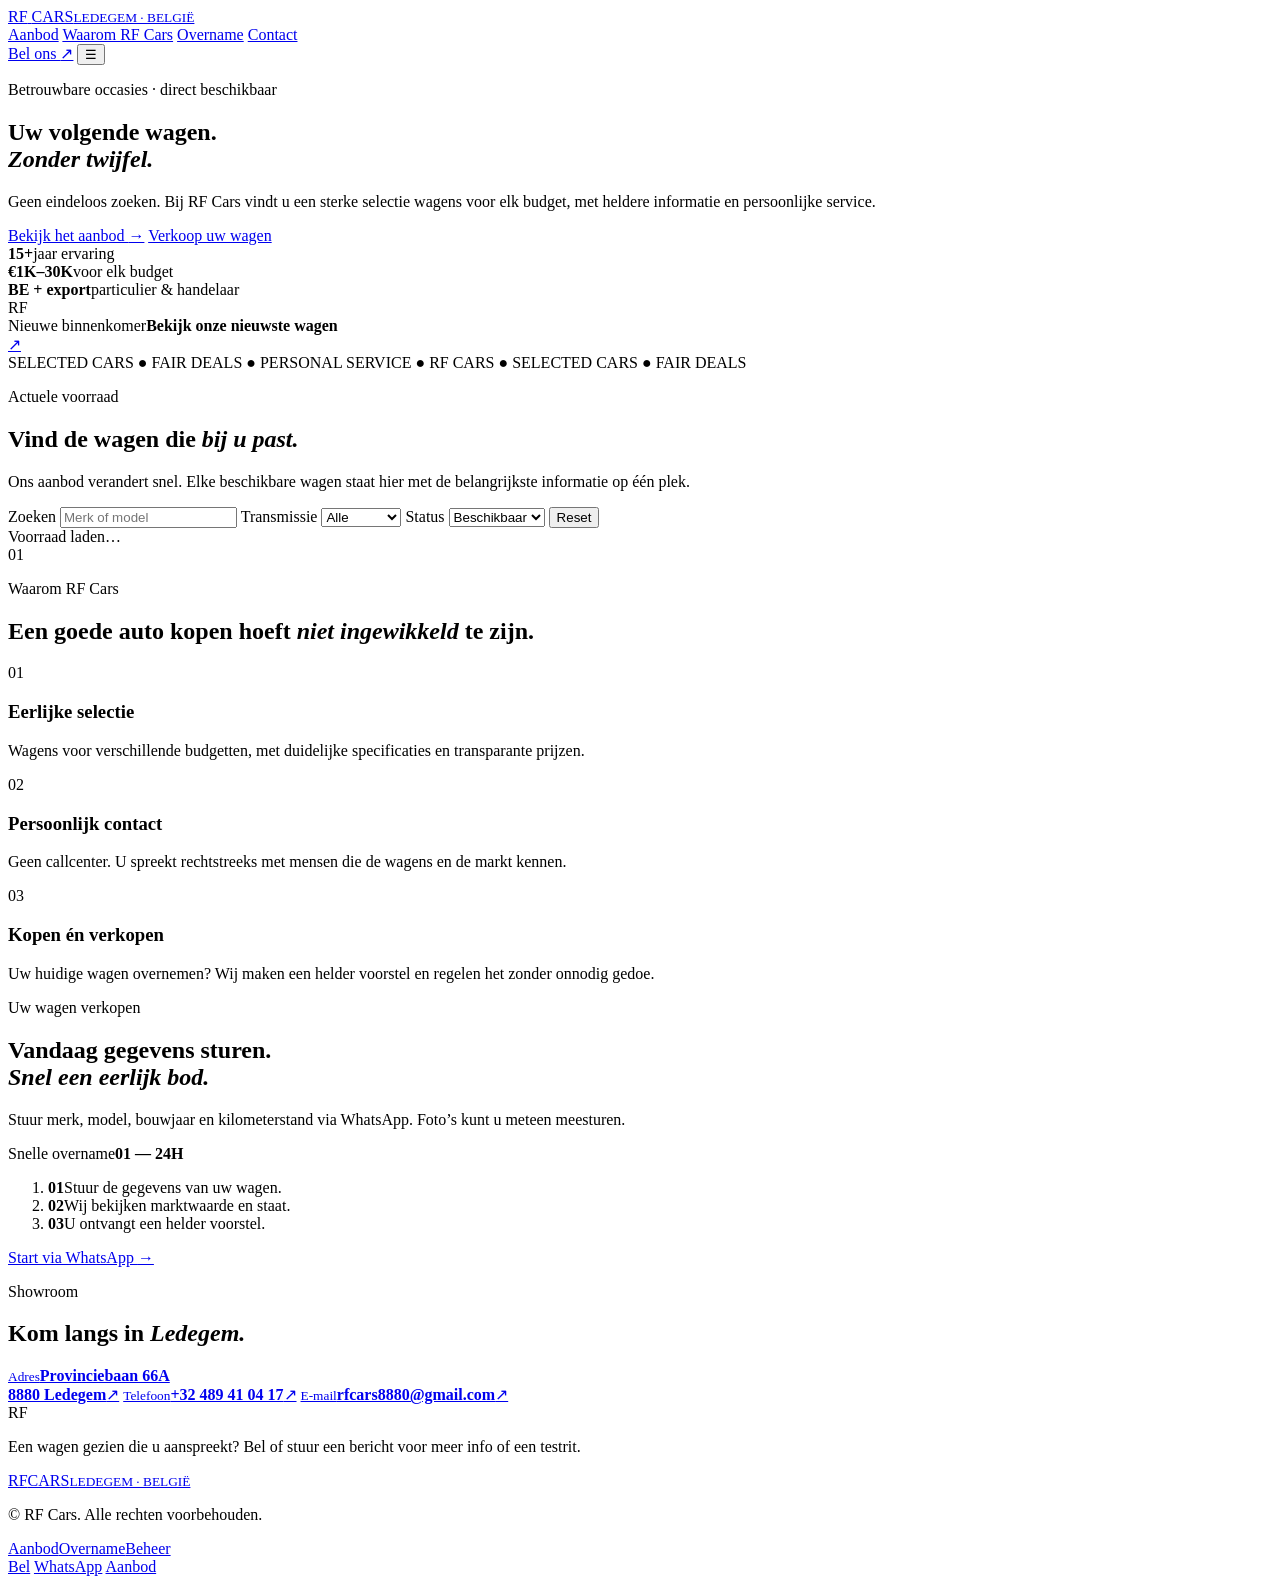
==== index.html @ c6cef9c7 "Build premium RF Cars showroom homepage" ====
<!doctype html>
<html lang="nl">
<head>
  <meta charset="utf-8" />
  <meta name="viewport" content="width=device-width, initial-scale=1" />
  <meta name="theme-color" content="#111111" />
  <meta name="description" content="RF Cars in Ledegem — zorgvuldig geselecteerde tweedehandswagens, transparante service en snelle overname." />
  <title>RF Cars | Tweedehandswagens in Ledegem</title>
  <link rel="preconnect" href="https://fonts.googleapis.com">
  <link rel="preconnect" href="https://fonts.gstatic.com" crossorigin>
  <link href="https://fonts.googleapis.com/css2?family=Manrope:wght@400;500;600;700;800&family=Playfair+Display:ital,wght@1,700&display=swap" rel="stylesheet">
  <link rel="stylesheet" href="/assets/styles.css" />
</head>
<body data-page="home">
  <header class="site-header" id="top">
    <a class="brand" href="/" aria-label="RF Cars home">
      <span class="brand-mark">RF</span>
      <span class="brand-copy">CARS<small>LEDEGEM · BELGIË</small></span>
    </a>
    <nav class="desktop-nav" aria-label="Hoofdnavigatie">
      <a href="#aanbod">Aanbod</a>
      <a href="#waarom">Waarom RF Cars</a>
      <a href="#overname">Overname</a>
      <a href="#contact">Contact</a>
    </nav>
    <a class="header-cta" href="tel:+32489410417">Bel ons <span>↗</span></a>
    <button class="menu-button" aria-label="Menu openen" aria-expanded="false">☰</button>
  </header>

  <main>
    <section class="hero shell">
      <div class="hero-copy">
        <p class="eyebrow"><span></span> Betrouwbare occasies · direct beschikbaar</p>
        <h1>Uw volgende wagen.<br><em>Zonder twijfel.</em></h1>
        <p class="hero-intro">Geen eindeloos zoeken. Bij RF Cars vindt u een sterke selectie wagens voor elk budget, met heldere informatie en persoonlijke service.</p>
        <div class="hero-actions">
          <a class="btn btn-dark" href="#aanbod">Bekijk het aanbod <span>→</span></a>
          <a class="btn btn-ghost" href="#overname">Verkoop uw wagen</a>
        </div>
        <div class="hero-trust">
          <div><strong>15+</strong><span>jaar ervaring</span></div>
          <div><strong>€1K–30K</strong><span>voor elk budget</span></div>
          <div><strong>BE + export</strong><span>particulier & handelaar</span></div>
        </div>
      </div>

      <div class="hero-visual" id="heroCar">
        <div class="hero-photo placeholder-photo"><span>RF</span></div>
        <div class="hero-car-meta">
          <div><span>Nieuwe binnenkomer</span><strong>Bekijk onze nieuwste wagen</strong></div>
          <a href="#aanbod" aria-label="Bekijk nieuwste wagen">↗</a>
        </div>
      </div>
    </section>

    <section class="marquee" aria-hidden="true">
      <div>SELECTED CARS <span>●</span> FAIR DEALS <span>●</span> PERSONAL SERVICE <span>●</span> RF CARS <span>●</span> SELECTED CARS <span>●</span> FAIR DEALS</div>
    </section>

    <section class="inventory-section shell" id="aanbod">
      <div class="section-head">
        <div>
          <p class="eyebrow"><span></span> Actuele voorraad</p>
          <h2>Vind de wagen die <em>bij u past.</em></h2>
        </div>
        <p>Ons aanbod verandert snel. Elke beschikbare wagen staat hier met de belangrijkste informatie op één plek.</p>
      </div>

      <div class="filter-bar">
        <label>
          <span>Zoeken</span>
          <input id="searchCars" type="search" placeholder="Merk of model" />
        </label>
        <label>
          <span>Transmissie</span>
          <select id="filterTransmission">
            <option value="">Alle</option>
            <option value="Automaat">Automaat</option>
            <option value="Manueel">Manueel</option>
          </select>
        </label>
        <label>
          <span>Status</span>
          <select id="filterStatus">
            <option value="available">Beschikbaar</option>
            <option value="">Alles</option>
            <option value="sold">Verkocht</option>
          </select>
        </label>
        <button class="filter-clear" id="clearFilters" type="button">Reset</button>
      </div>

      <div class="inventory-grid" id="inventoryGrid" aria-live="polite">
        <div class="loading-card">Voorraad laden…</div>
      </div>
      <div class="empty-state" id="emptyState" hidden>
        <strong>Geen wagens gevonden.</strong>
        <span>Pas uw filters aan of neem contact met ons op — misschien is uw volgende wagen al onderweg.</span>
      </div>
    </section>

    <section class="statement shell" id="waarom">
      <div class="statement-number">01</div>
      <div>
        <p class="eyebrow"><span></span> Waarom RF Cars</p>
        <h2>Een goede auto kopen hoeft <em>niet ingewikkeld</em> te zijn.</h2>
      </div>
      <div class="statement-list">
        <article><span>01</span><div><h3>Eerlijke selectie</h3><p>Wagens voor verschillende budgetten, met duidelijke specificaties en transparante prijzen.</p></div></article>
        <article><span>02</span><div><h3>Persoonlijk contact</h3><p>Geen callcenter. U spreekt rechtstreeks met mensen die de wagens en de markt kennen.</p></div></article>
        <article><span>03</span><div><h3>Kopen én verkopen</h3><p>Uw huidige wagen overnemen? Wij maken een helder voorstel en regelen het zonder onnodig gedoe.</p></div></article>
      </div>
    </section>

    <section class="sell-section" id="overname">
      <div class="shell sell-layout">
        <div>
          <p class="eyebrow light"><span></span> Uw wagen verkopen</p>
          <h2>Vandaag gegevens sturen.<br><em>Snel een eerlijk bod.</em></h2>
          <p>Stuur merk, model, bouwjaar en kilometerstand via WhatsApp. Foto’s kunt u meteen meesturen.</p>
        </div>
        <div class="sell-card">
          <div class="sell-card-top"><span>Snelle overname</span><strong>01 — 24H</strong></div>
          <ol>
            <li><b>01</b><span>Stuur de gegevens van uw wagen.</span></li>
            <li><b>02</b><span>Wij bekijken marktwaarde en staat.</span></li>
            <li><b>03</b><span>U ontvangt een helder voorstel.</span></li>
          </ol>
          <a class="btn btn-light" href="https://wa.me/32489410417?text=Hallo%20RF%20Cars%2C%20ik%20wil%20graag%20mijn%20wagen%20verkopen." target="_blank" rel="noopener">Start via WhatsApp <span>→</span></a>
        </div>
      </div>
    </section>

    <section class="contact-section shell" id="contact">
      <div class="contact-card">
        <p class="eyebrow"><span></span> Showroom</p>
        <h2>Kom langs in <em>Ledegem.</em></h2>
        <div class="contact-grid">
          <a href="https://maps.google.com/?q=Provinciebaan+66A,+8880+Ledegem" target="_blank" rel="noopener"><small>Adres</small><strong>Provinciebaan 66A<br>8880 Ledegem</strong><span>↗</span></a>
          <a href="tel:+32489410417"><small>Telefoon</small><strong>+32 489 41 04 17</strong><span>↗</span></a>
          <a href="mailto:rfcars8880@gmail.com"><small>E-mail</small><strong>rfcars8880@gmail.com</strong><span>↗</span></a>
        </div>
      </div>
      <div class="contact-aside">
        <span class="rf-giant">RF</span>
        <p>Een wagen gezien die u aanspreekt? Bel of stuur een bericht voor meer info of een testrit.</p>
      </div>
    </section>
  </main>

  <footer class="site-footer">
    <div class="shell footer-inner">
      <a class="brand footer-brand" href="#top"><span class="brand-mark">RF</span><span class="brand-copy">CARS<small>LEDEGEM · BELGIË</small></span></a>
      <p>© <span id="year"></span> RF Cars. Alle rechten voorbehouden.</p>
      <div><a href="#aanbod">Aanbod</a><a href="#overname">Overname</a><a href="/admin">Beheer</a></div>
    </div>
  </footer>

  <div class="mobile-bar">
    <a href="tel:+32489410417">Bel</a>
    <a href="https://wa.me/32489410417" target="_blank" rel="noopener">WhatsApp</a>
    <a href="#aanbod">Aanbod</a>
  </div>

  <script src="/assets/app.js" defer></script>
</body>
</html>
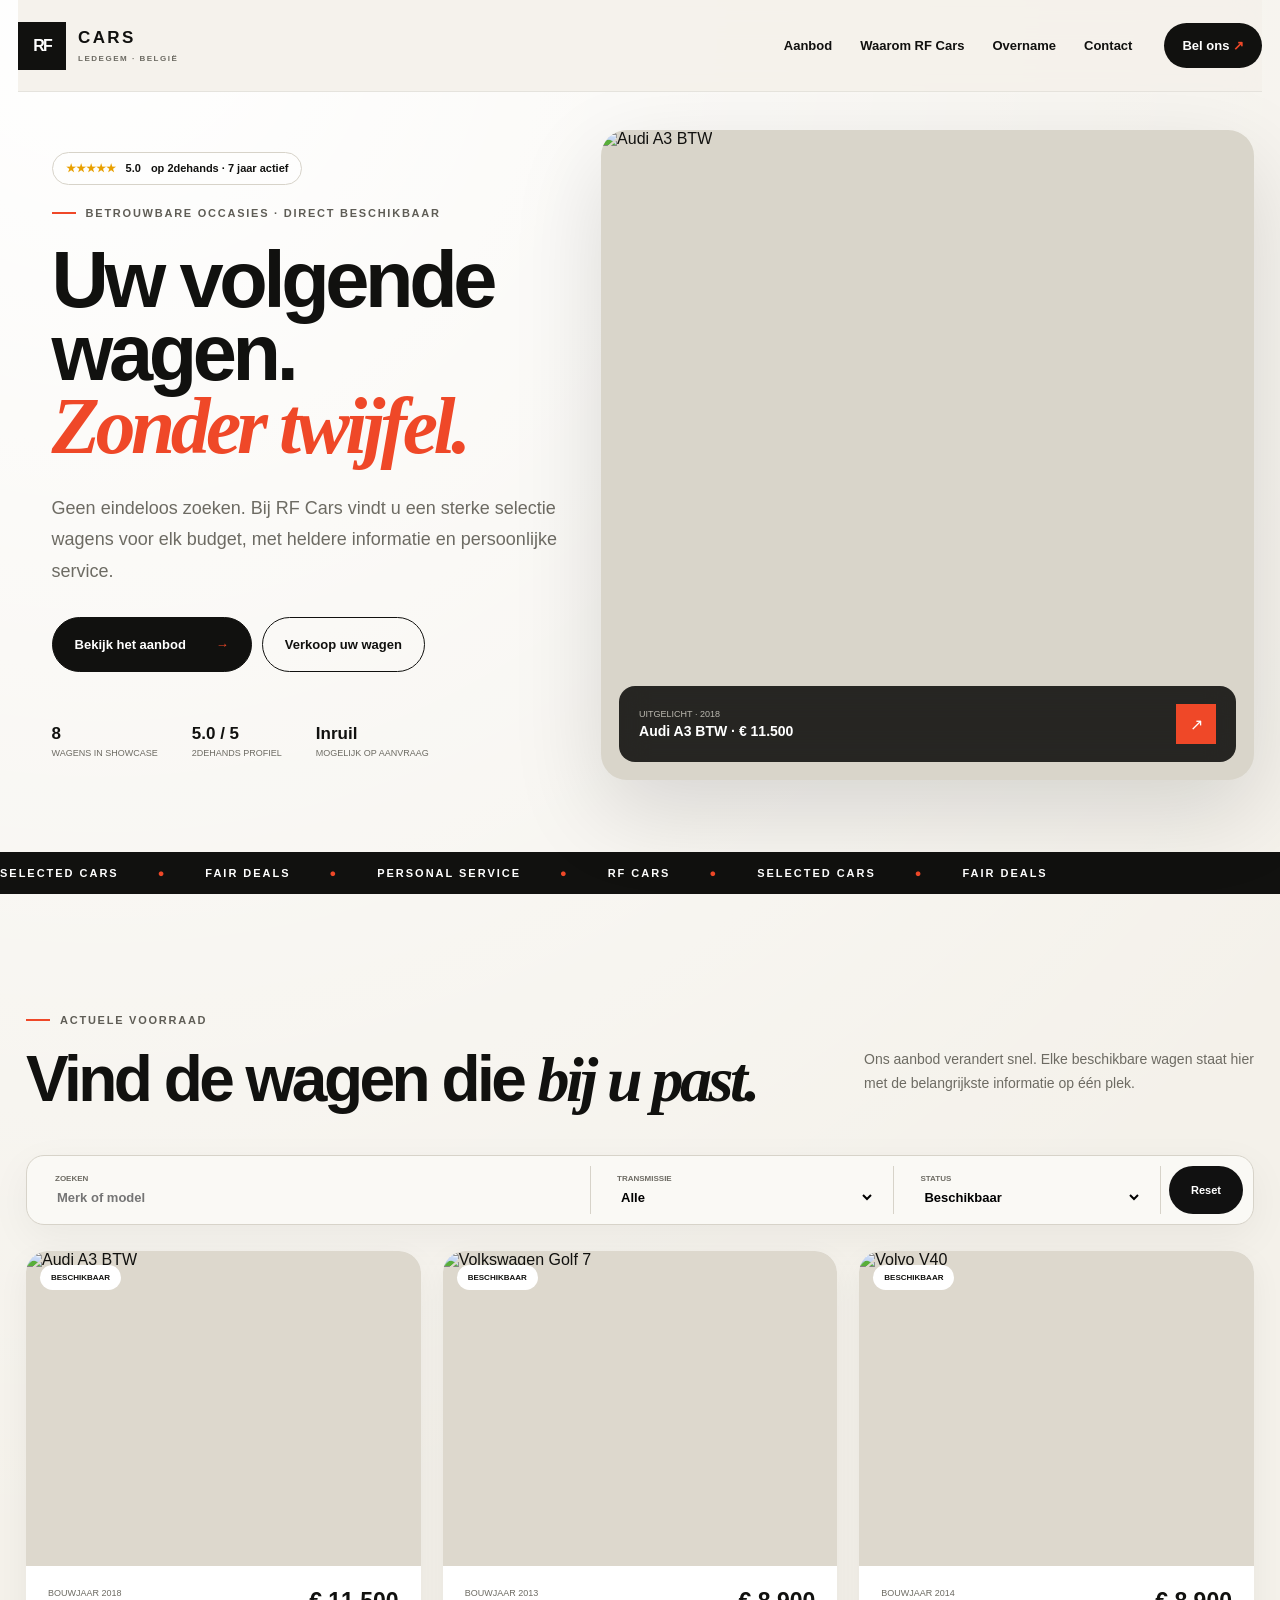
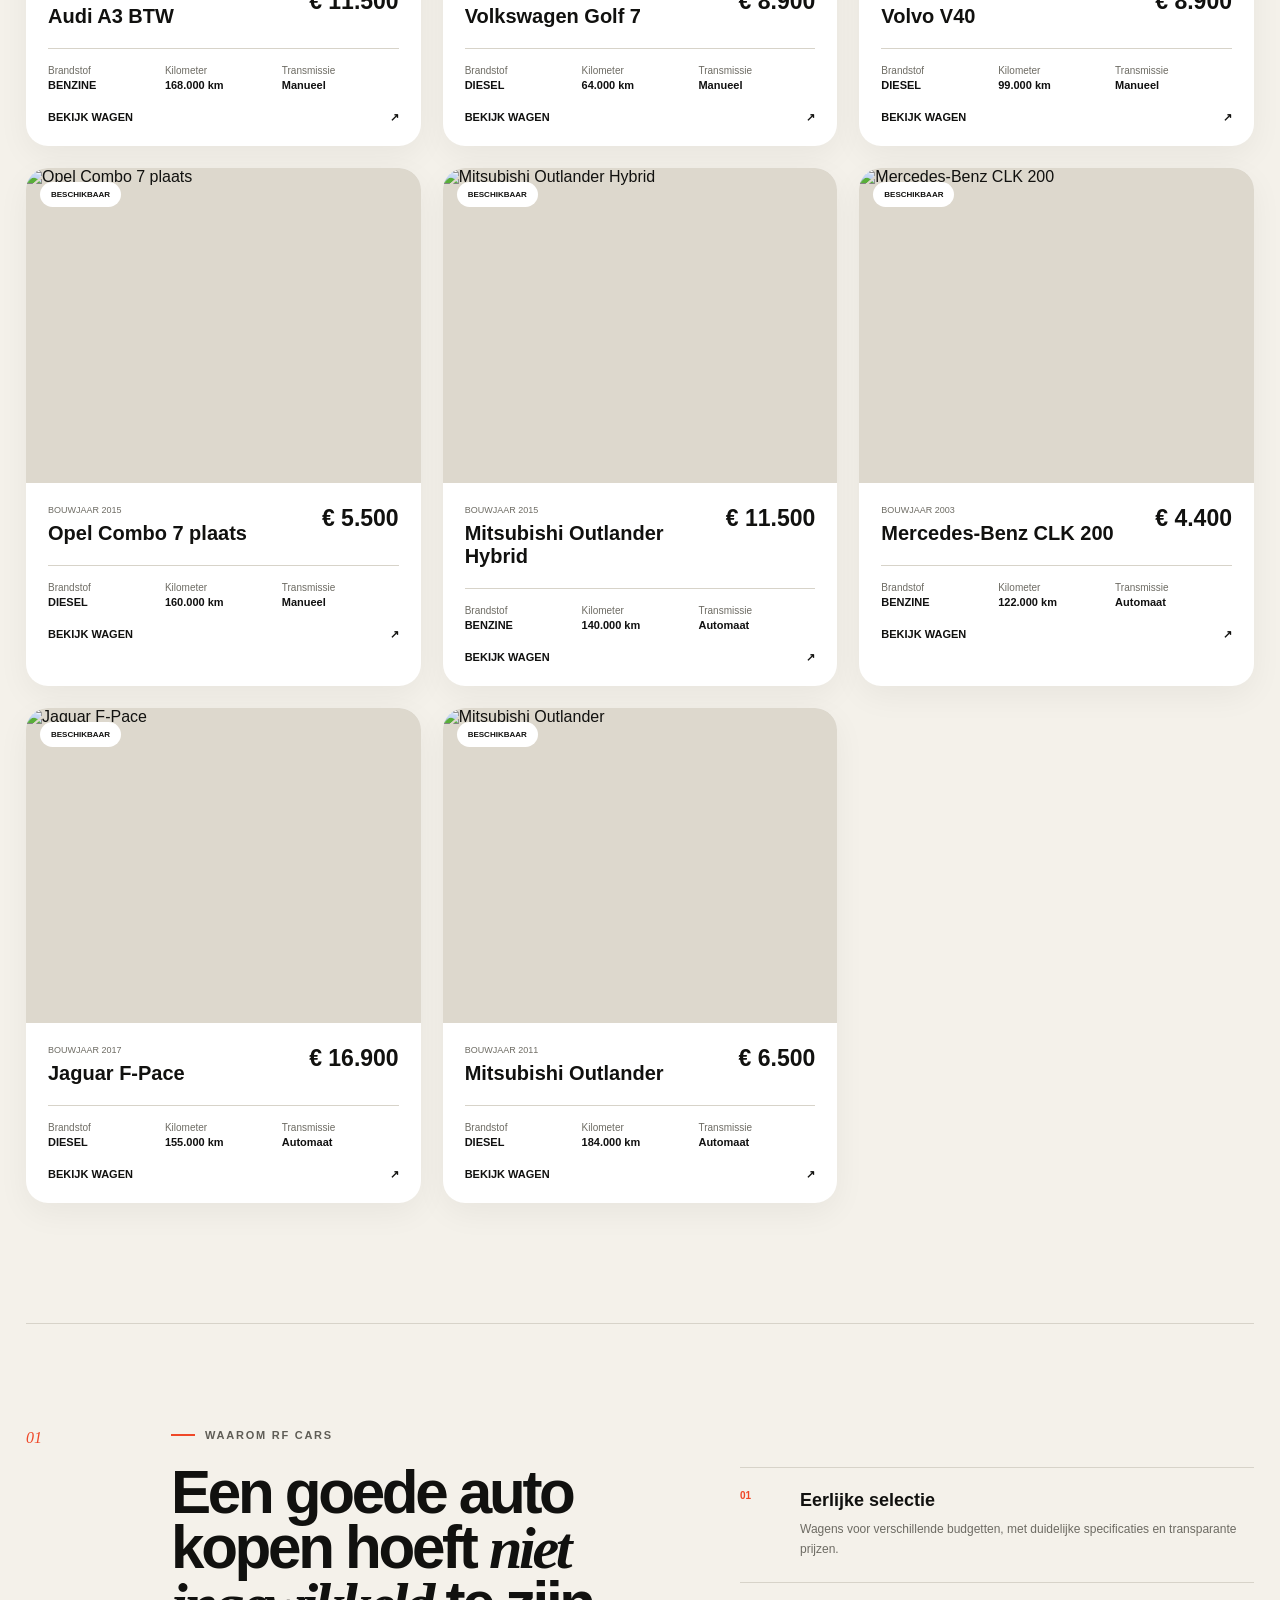
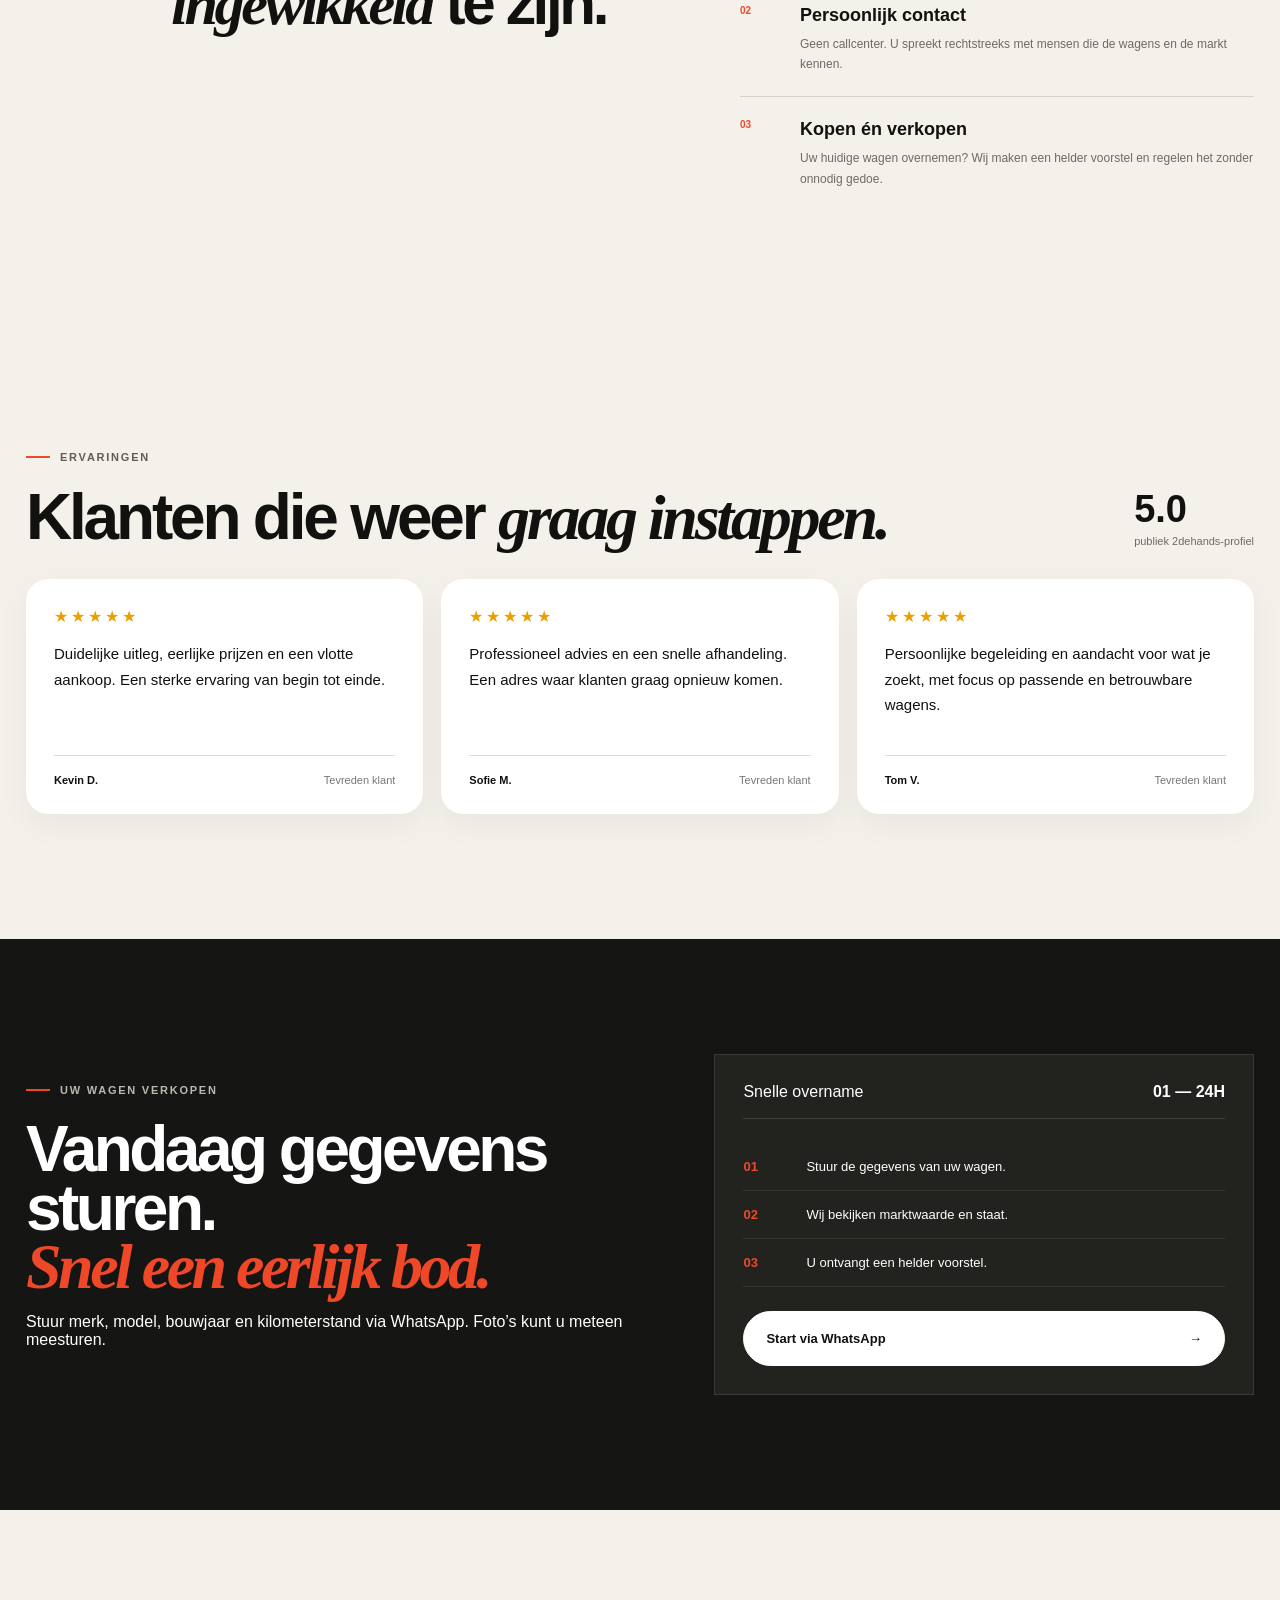
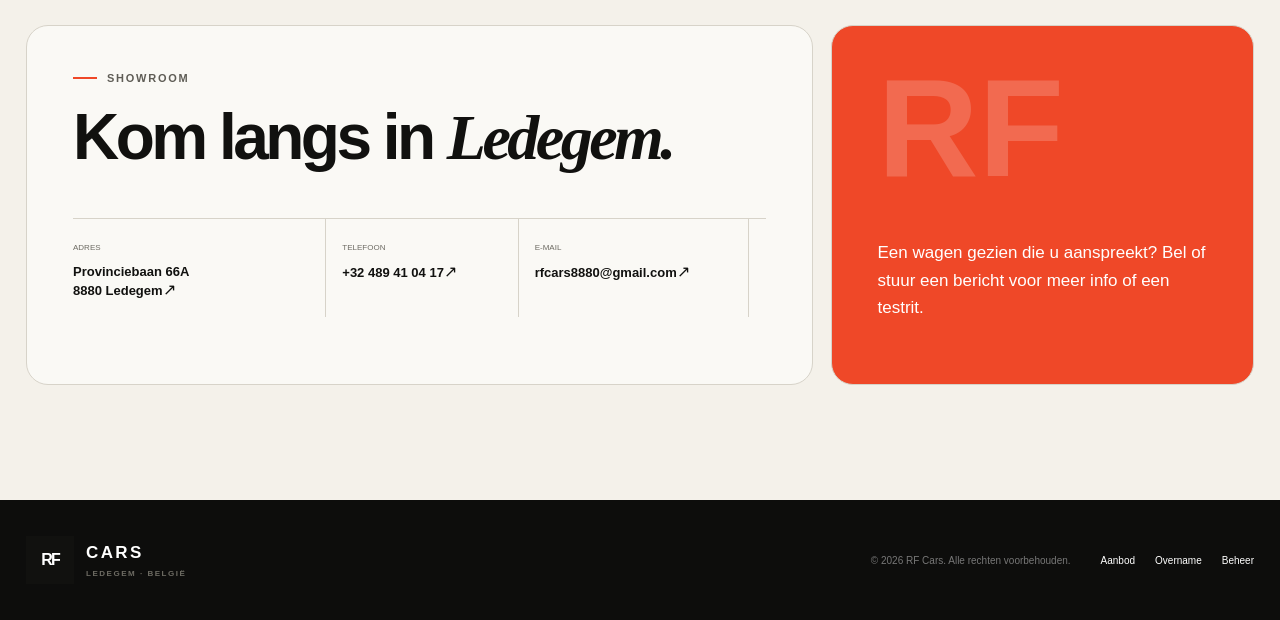
==== commit cf8d8f7c: "Fix responsive navigation" ====
--- a/index.html
+++ b/index.html
@@ -10,6 +10,7 @@
   <link rel="preconnect" href="https://fonts.gstatic.com" crossorigin>
   <link href="https://fonts.googleapis.com/css2?family=Manrope:wght@400;500;600;700;800&family=Playfair+Display:ital,wght@1,700&display=swap" rel="stylesheet">
   <link rel="stylesheet" href="/assets/styles.css" />
+  <link rel="stylesheet" href="/assets/mobile-fixes.css" />
 </head>
 <body data-page="home">
   <header class="site-header" id="top">
@@ -24,8 +25,17 @@
       <a href="#contact">Contact</a>
     </nav>
     <a class="header-cta" href="tel:+32489410417">Bel ons <span>↗</span></a>
-    <button class="menu-button" aria-label="Menu openen" aria-expanded="false">☰</button>
+    <a class="menu-button" href="#mobile-menu" aria-label="Menu openen">☰</a>
   </header>
+
+  <nav class="mobile-drawer" id="mobile-menu" aria-label="Mobiele navigatie">
+    <a class="mobile-drawer-close" href="#top" aria-label="Menu sluiten">×</a>
+    <a href="#aanbod"><span>01</span>Aanbod</a>
+    <a href="#waarom"><span>02</span>Waarom RF Cars</a>
+    <a href="#overname"><span>03</span>Overname</a>
+    <a href="#contact"><span>04</span>Contact</a>
+    <a class="mobile-drawer-call" href="tel:+32489410417">Bel ons <b>↗</b></a>
+  </nav>
 
   <main>
     <section class="hero shell">
--- a/assets/styles.css
+++ b/assets/styles.css
@@ -0,0 +1 @@
+:root{--bg:#f2f0ea;--paper:#faf9f5;--ink:#11110f;--muted:#6d6b63;--line:#d7d3c9;--accent:#ef4828;--dark:#151513}*{box-sizing:border-box}html{scroll-behavior:smooth}body{margin:0;background:var(--bg);color:var(--ink);font-family:Manrope,Arial,sans-serif}a{color:inherit;text-decoration:none}button,input,select,textarea{font:inherit}.shell{width:min(1420px,calc(100% - 52px));margin:auto}.site-header{height:92px;display:flex;align-items:center;gap:32px;width:min(1480px,calc(100% - 36px));margin:auto;position:relative;z-index:20}.brand{display:flex;align-items:center;gap:12px;margin-right:auto}.brand-mark{width:48px;height:48px;background:var(--ink);color:#fff;display:grid;place-items:center;font-weight:800;letter-spacing:-2px}.brand-copy{font-weight:800;letter-spacing:.14em;font-size:17px}.brand-copy small{display:block;font-size:8px;letter-spacing:.19em;color:var(--muted);margin-top:6px}.desktop-nav{display:flex;gap:28px;font-size:13px;font-weight:700}.header-cta{background:var(--ink);color:#fff;padding:15px 18px;font-size:13px;font-weight:700}.header-cta span{color:var(--accent)}.menu-button{display:none;background:0;border:0;font-size:24px}.hero{min-height:730px;padding:28px 0 62px;display:grid;grid-template-columns:.91fr 1.09fr;gap:48px;align-items:center}.hero-copy{padding-left:2vw}.eyebrow{display:flex;align-items:center;gap:10px;text-transform:uppercase;letter-spacing:.16em;font-size:11px;font-weight:800;color:#5f5d56;margin:0 0 24px}.eyebrow span{width:24px;height:2px;background:var(--accent)}.eyebrow.light{color:#bbb8af}.hero h1,.section-head h2,.statement h2,.sell-section h2,.contact-card h2{font-size:clamp(48px,5.8vw,94px);line-height:.92;letter-spacing:-.055em;margin:0;font-weight:700}.hero h1 em,.section-head h2 em,.statement h2 em,.sell-section h2 em,.contact-card h2 em{font-family:"Playfair Display",Georgia,serif}.hero h1 em{color:var(--accent)}.hero-intro{font-size:17px;line-height:1.75;color:var(--muted);max-width:620px;margin:30px 0}.hero-actions{display:flex;gap:10px;flex-wrap:wrap}.btn{display:inline-flex;align-items:center;justify-content:space-between;gap:30px;min-height:55px;padding:0 22px;font-size:13px;font-weight:800;border:1px solid var(--ink)}.btn-dark{background:var(--ink);color:#fff}.btn-dark span{color:var(--accent)}.btn-light{background:#fff;color:#111;border-color:#fff}.hero-trust{display:flex;gap:34px;margin-top:52px}.hero-trust div{display:flex;flex-direction:column;gap:4px}.hero-trust strong{font-size:17px}.hero-trust span{font-size:9px;text-transform:uppercase;color:var(--muted)}.hero-visual{min-height:615px;background:#d9d5ca;position:relative;overflow:hidden;box-shadow:0 22px 70px #12120f1a}.hero-photo{width:100%;height:615px;object-fit:cover}.placeholder-photo{display:grid;place-items:center;background:linear-gradient(145deg,#c6c0b2,#efede5 50%,#aaa496);position:relative}.placeholder-photo:before{content:"";width:78%;height:28%;background:#1a1a18;position:absolute;bottom:25%;left:11%;clip-path:polygon(13% 58%,25% 20%,59% 12%,77% 35%,93% 50%,100% 81%,87% 88%,80% 71%,27% 72%,20% 91%,6% 84%,0 70%)}.placeholder-photo span{font-size:12vw;color:#ffffff40;font-weight:800}.hero-car-meta{position:absolute;left:18px;right:18px;bottom:18px;background:#141412e8;color:#fff;display:flex;justify-content:space-between;align-items:center;padding:18px 20px}.hero-car-meta div{display:flex;flex-direction:column;gap:4px}.hero-car-meta div span{font-size:9px;text-transform:uppercase;color:#bcb9b0}.hero-car-meta strong{font-size:14px}.hero-car-meta>a{width:40px;height:40px;background:var(--accent);display:grid;place-items:center}.marquee{overflow:hidden;background:var(--ink);color:#fff;padding:15px 0;font-size:11px;font-weight:800;letter-spacing:.18em;white-space:nowrap}.marquee div{width:max-content;animation:move 24s linear infinite}.marquee span{color:var(--accent);padding:0 34px}@keyframes move{to{transform:translateX(-50%)}}.inventory-section{padding:120px 0}.section-head{display:grid;grid-template-columns:1fr 390px;gap:50px;align-items:end;margin-bottom:45px}.section-head h2{font-size:clamp(42px,5vw,78px)}.section-head p:last-child{font-size:14px;line-height:1.75;color:var(--muted)}.filter-bar{background:var(--paper);border:1px solid var(--line);padding:10px;display:grid;grid-template-columns:1.5fr .8fr .7fr auto;gap:8px;margin-bottom:26px}.filter-bar label{padding:8px 18px;border-right:1px solid var(--line)}.filter-bar label span{display:block;font-size:8px;text-transform:uppercase;color:var(--muted);font-weight:800;margin-bottom:5px}.filter-bar input,.filter-bar select{border:0;background:transparent;width:100%;outline:0;font-weight:700;font-size:13px}.filter-clear{border:0;background:#111;color:#fff;padding:0 22px;font-size:11px;font-weight:800}.inventory-grid{display:grid;grid-template-columns:repeat(3,1fr);gap:18px}.car-card{background:var(--paper);border:1px solid #e0ddd3;transition:.2s}.car-card:hover{transform:translateY(-4px);box-shadow:0 18px 50px #1111}.car-media{height:285px;background:#ddd8cd;overflow:hidden;position:relative}.car-media img{width:100%;height:100%;object-fit:cover}.car-placeholder{height:100%;display:grid;place-items:center;background:linear-gradient(135deg,#d4cec0,#ece9e0);font-size:44px;font-weight:800;color:#aba497}.status-chip{position:absolute;left:14px;top:14px;background:#fff;padding:8px 11px;font-size:8px;font-weight:800;text-transform:uppercase}.status-chip.sold{background:#111;color:#fff}.car-body{padding:22px}.car-top{display:flex;justify-content:space-between;gap:16px}.car-top small{display:block;color:var(--muted);font-size:9px;text-transform:uppercase;margin-bottom:7px}.car-top h3{margin:0;font-size:20px}.car-price{font-size:23px;font-weight:800;white-space:nowrap}.car-specs{margin-top:20px;padding-top:16px;border-top:1px solid var(--line);display:grid;grid-template-columns:repeat(3,1fr)}.car-specs span{font-size:10px;color:var(--muted)}.car-specs strong{display:block;color:#111;font-size:11px;margin-top:3px}.card-link{margin-top:20px;display:flex;justify-content:space-between;font-size:11px;font-weight:800;text-transform:uppercase}.loading-card,.empty-state{grid-column:1/-1;background:var(--paper);padding:48px;text-align:center;color:var(--muted)}.statement{padding:105px 0 135px;display:grid;grid-template-columns:90px 1fr 1fr;gap:55px;border-top:1px solid var(--line)}.statement-number{font-family:serif;font-style:italic;color:var(--accent)}.statement h2{font-size:clamp(42px,4.7vw,72px)}.statement-list{padding-top:38px}.statement-list article{display:grid;grid-template-columns:42px 1fr;gap:18px;border-top:1px solid var(--line);padding:22px 0}.statement-list article>span{font-size:10px;color:var(--accent);font-weight:800}.statement-list h3{font-size:18px;margin:0 0 8px}.statement-list p{font-size:12px;line-height:1.7;color:var(--muted);margin:0}.sell-section{background:var(--dark);color:#fff;padding:115px 0}.sell-layout{display:grid;grid-template-columns:1.06fr .94fr;gap:80px;align-items:center}.sell-section h2{font-size:clamp(46px,5vw,80px)}.sell-section h2 em{color:var(--accent)}.sell-card{background:#22221f;border:1px solid #3a3934;padding:28px}.sell-card-top{display:flex;justify-content:space-between;border-bottom:1px solid #414039;padding-bottom:17px}.sell-card ol{list-style:none;padding:0;margin:24px 0}.sell-card li{display:grid;grid-template-columns:45px 1fr;gap:18px;padding:16px 0;border-bottom:1px solid #363631;font-size:13px}.sell-card li b{color:var(--accent)}.sell-card .btn{width:100%}.contact-section{padding:115px 0;display:grid;grid-template-columns:1.3fr .7fr;gap:18px}.contact-card,.contact-aside{background:var(--paper);border:1px solid var(--line);padding:46px}.contact-card h2{font-size:clamp(44px,5vw,76px)}.contact-grid{display:grid;grid-template-columns:1.4fr 1fr 1.2fr;margin-top:50px;border-top:1px solid var(--line)}.contact-grid a{padding:24px 16px 18px 0;border-right:1px solid var(--line);margin-right:16px}.contact-grid small{display:block;font-size:8px;text-transform:uppercase;color:var(--muted);margin-bottom:10px}.contact-grid strong{font-size:13px}.contact-aside{background:var(--accent);color:#fff;display:flex;flex-direction:column;justify-content:space-between;min-height:360px}.rf-giant{font-size:140px;font-weight:800;line-height:.8;color:#ffffff30}.contact-aside p{font-size:17px;line-height:1.6}.site-footer{background:#0d0d0c;color:#fff;padding:36px 0}.footer-inner{display:flex;align-items:center;gap:30px}.footer-inner p{margin-left:auto;font-size:10px;color:#777}.footer-inner>div{display:flex;gap:20px;font-size:10px}.mobile-bar{display:none}.detail-shell{padding:46px 0 100px}.detail-back{display:inline-block;font-size:12px;font-weight:800;margin-bottom:28px}.detail-grid{display:grid;grid-template-columns:1.25fr .75fr;gap:18px}.gallery-main{background:#ddd8cd;height:620px;overflow:hidden}.gallery-main img{width:100%;height:100%;object-fit:cover}.thumb-row{display:grid;grid-template-columns:repeat(5,1fr);gap:8px;margin-top:8px}.thumb-row button{height:90px;border:0;padding:0;overflow:hidden}.thumb-row img{width:100%;height:100%;object-fit:cover}.detail-info,.detail-box{background:var(--paper);border:1px solid var(--line);padding:34px}.detail-info h1{font-size:45px;margin:0}.detail-price{font-size:38px;font-weight:800;margin:18px 0 28px}.detail-specs{display:grid;grid-template-columns:1fr 1fr;border-top:1px solid var(--line)}.detail-specs div{padding:15px 0;border-bottom:1px solid var(--line)}.detail-specs small{display:block;color:var(--muted);font-size:8px;text-transform:uppercase}.detail-specs strong{font-size:13px}.detail-buttons{display:grid;grid-template-columns:1fr 1fr;gap:8px;margin-top:24px}.detail-content{display:grid;grid-template-columns:1.25fr .75fr;gap:18px;margin-top:18px}.option-list{display:flex;flex-wrap:wrap;gap:8px}.option-list span{font-size:11px;padding:9px 12px;border:1px solid var(--line)}.admin-body{background:#eceae4}.admin-shell{width:min(1280px,calc(100% - 32px));margin:30px auto 80px}.admin-head{display:flex;justify-content:space-between;margin-bottom:24px}.admin-grid{display:grid;grid-template-columns:390px 1fr;gap:18px}.panel,.login-card{background:#fff;border:1px solid var(--line);padding:24px}.form-grid{display:grid;grid-template-columns:1fr 1fr;gap:11px}.form-grid label{display:flex;flex-direction:column;gap:6px;font-size:9px;text-transform:uppercase;color:var(--muted);font-weight:800}.form-grid label.full{grid-column:1/-1}.form-grid input,.form-grid select,.form-grid textarea{border:1px solid #d8d5cc;background:#faf9f5;padding:11px}.admin-actions{display:flex;gap:8px;margin-top:14px}.admin-actions button{border:0;padding:12px 15px;font-weight:800;font-size:11px}.primary-action{background:#111;color:#fff}.upload-zone{border:1px dashed #bbb;padding:14px;margin-top:12px;font-size:11px}.image-preview{display:grid;grid-template-columns:repeat(3,1fr);gap:6px;margin-top:10px}.image-preview img{width:100%;height:70px;object-fit:cover}.admin-car{border:1px solid var(--line);padding:12px;display:grid;grid-template-columns:70px 1fr auto;gap:12px;align-items:center;margin-bottom:8px}.admin-car img,.mini-placeholder{width:70px;height:56px;object-fit:cover;background:#ddd;display:grid;place-items:center}.admin-car small{display:block;color:var(--muted)}.login-card{width:min(460px,calc(100% - 32px));margin:12vh auto}.login-card input,.login-card button{width:100%;padding:13px;margin-top:10px}.login-card button{background:#111;color:#fff;border:0;font-weight:800}.notice{font-size:11px}.notice.error{color:#b62020}@media(max-width:1000px){.desktop-nav,.header-cta{display:none}.menu-button{display:block}.hero{grid-template-columns:1fr}.hero-copy{padding:0}.section-head{grid-template-columns:1fr}.inventory-grid{grid-template-columns:repeat(2,1fr)}.statement{grid-template-columns:60px 1fr}.statement-list{grid-column:2}.sell-layout,.contact-section,.detail-grid,.detail-content,.admin-grid{grid-template-columns:1fr}}@media(max-width:680px){.shell{width:calc(100% - 28px)}.site-header{height:74px}.hero{padding:32px 0 44px;min-height:auto}.hero h1{font-size:52px}.hero-intro{font-size:14px}.hero-trust{gap:14px}.hero-visual,.hero-photo{min-height:430px;height:430px}.section-head h2,.statement h2,.sell-section h2,.contact-card h2{font-size:43px}.filter-bar{grid-template-columns:1fr 1fr}.filter-bar label:first-child{grid-column:1/-1}.inventory-grid{grid-template-columns:1fr}.statement{grid-template-columns:1fr;padding:70px 0}.statement-number{display:none}.statement-list{grid-column:1}.sell-section,.contact-section{padding:78px 0}.sell-card,.contact-card,.contact-aside{padding:26px}.contact-grid{grid-template-columns:1fr}.contact-grid a{border-right:0;border-bottom:1px solid var(--line)}.footer-inner{flex-wrap:wrap}.footer-inner p{margin-left:0;width:100%}.footer-inner>div{display:none}.mobile-bar{position:fixed;display:grid;grid-template-columns:repeat(3,1fr);bottom:0;left:0;right:0;z-index:50;background:#111;color:#fff;padding:7px;gap:5px}.mobile-bar a{text-align:center;background:#20201e;padding:11px 4px;font-size:10px;font-weight:800}.mobile-bar a:nth-child(2){background:var(--accent)}body{padding-bottom:56px}.gallery-main{height:360px}.detail-info h1{font-size:34px}.detail-buttons,.form-grid{grid-template-columns:1fr}.form-grid label.full{grid-column:auto}.admin-car{grid-template-columns:54px 1fr}.admin-car img,.mini-placeholder{width:54px;height:48px}.admin-car-actions{grid-column:2}}
--- a/assets/mobile-fixes.css
+++ b/assets/mobile-fixes.css
@@ -0,0 +1 @@
+.mobile-drawer{display:none;position:fixed;top:14px;left:14px;right:14px;z-index:120;background:#111;color:#fff;padding:12px;border:1px solid #2c2c2a;box-shadow:0 28px 70px rgba(0,0,0,.35)}.mobile-drawer:target{display:block}.mobile-drawer>a{display:grid;grid-template-columns:44px 1fr;align-items:center;min-height:58px;padding:0 14px;border-bottom:1px solid #2c2c2a;font-size:14px;font-weight:800}.mobile-drawer>a span{font-size:9px;color:#ef4828}.mobile-drawer .mobile-drawer-close{display:flex;justify-content:flex-end;min-height:44px;font-size:30px;line-height:1;border-bottom:1px solid #2c2c2a;padding:0 8px}.mobile-drawer .mobile-drawer-call{display:flex;justify-content:space-between;background:#ef4828;border-bottom:0;margin-top:10px}.menu-button{display:none}.menu-button:focus-visible,.mobile-drawer a:focus-visible{outline:3px solid #ef4828;outline-offset:3px}@media(min-width:1001px){.mobile-drawer{display:none!important}}@media(max-width:1000px){.site-header{position:relative;z-index:100}.menu-button{display:grid;place-items:center;width:44px;height:44px;border:1px solid #d7d3c9;background:#faf9f5;font-size:24px;line-height:1}.detail-shell{padding-top:28px}}@media(max-width:680px){.mobile-drawer{top:10px;left:10px;right:10px}.site-header{width:calc(100% - 28px)}.brand-mark{width:42px;height:42px}.brand-copy{font-size:15px}.brand-copy small{font-size:7px}.mobile-drawer>a{min-height:56px}}
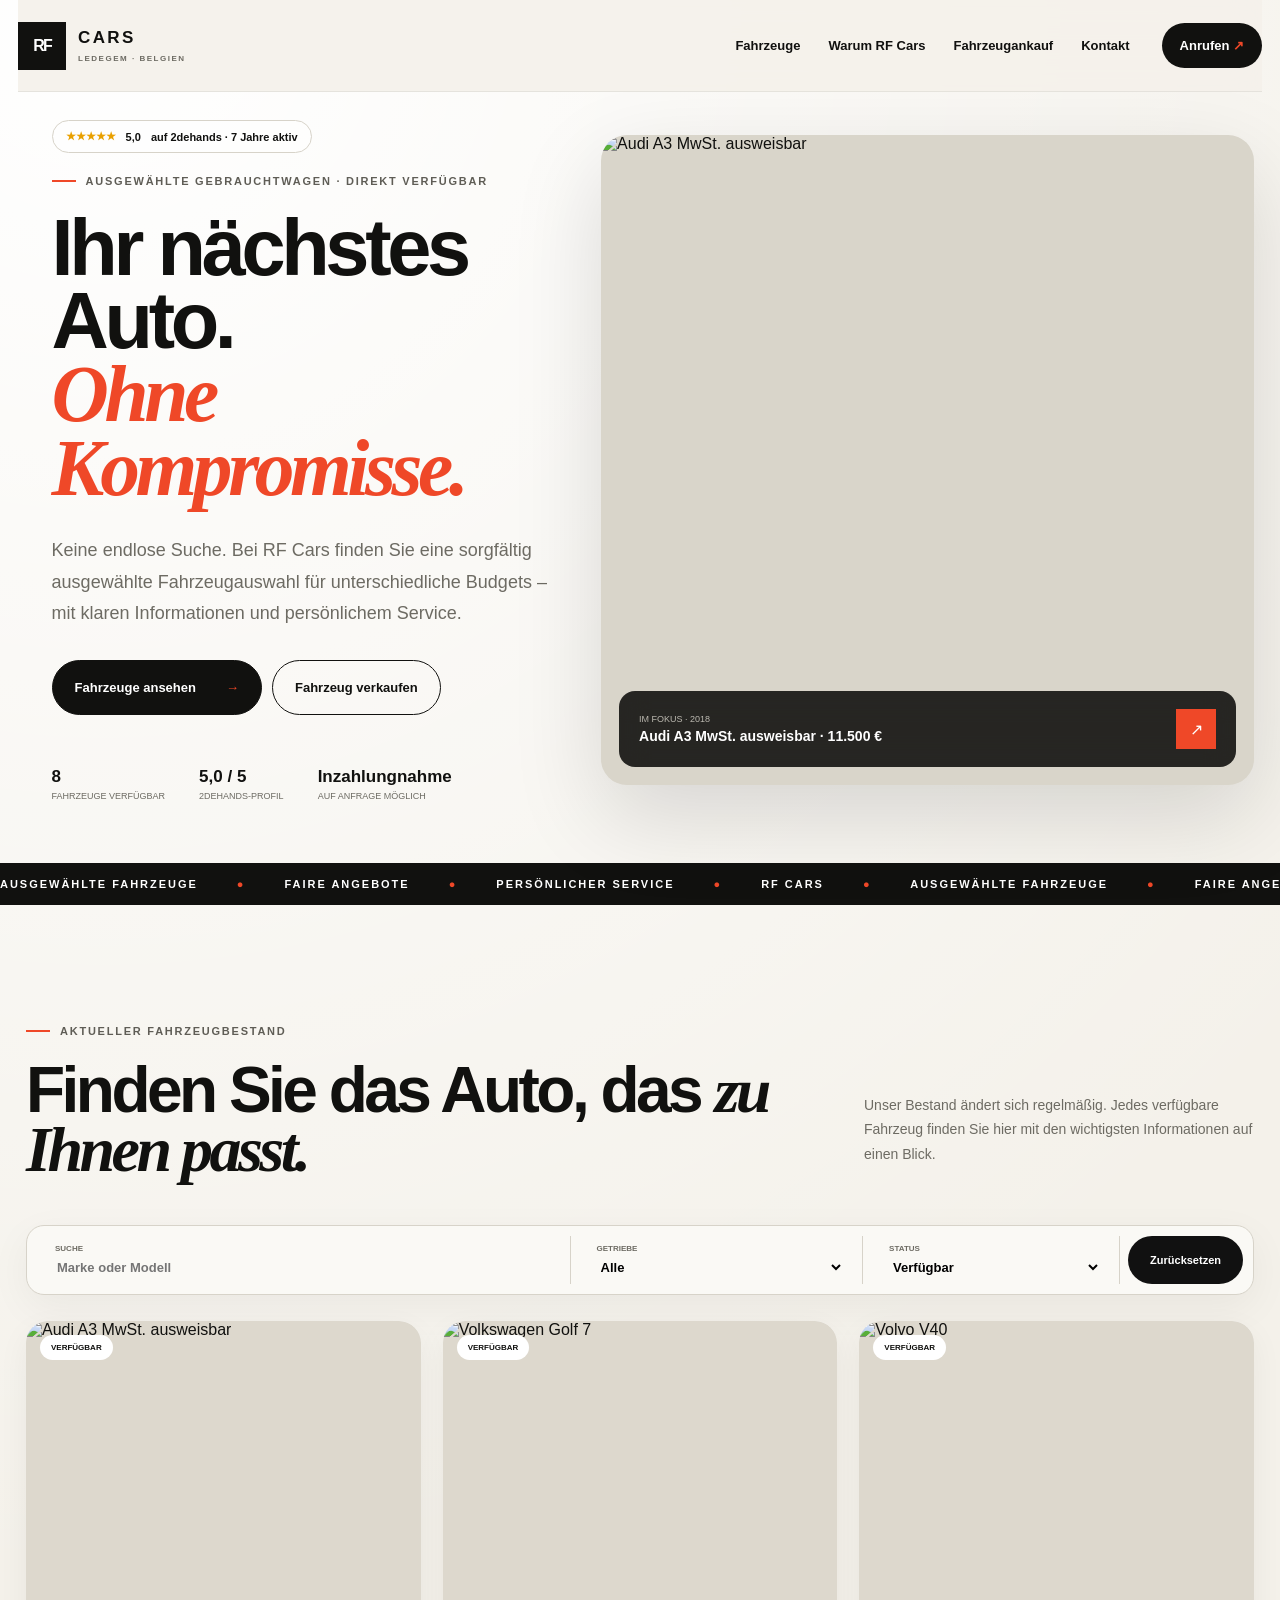
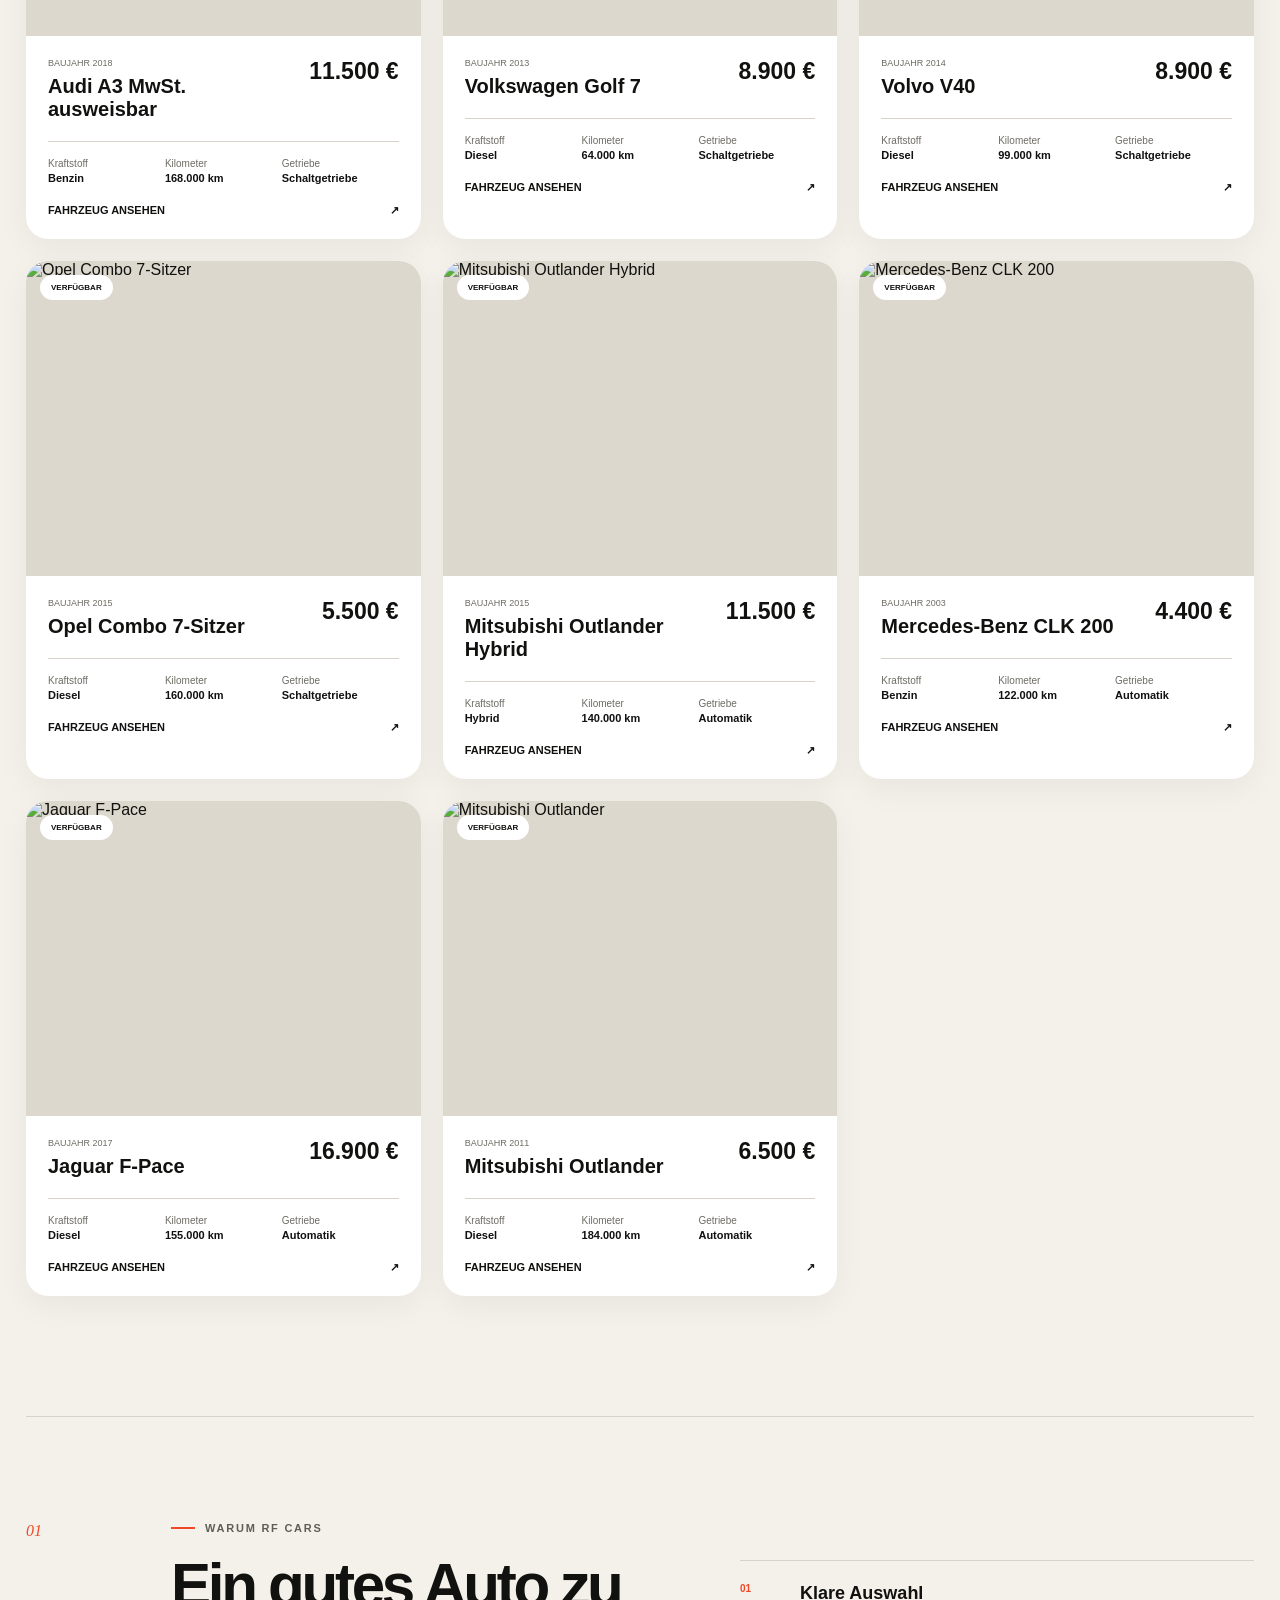
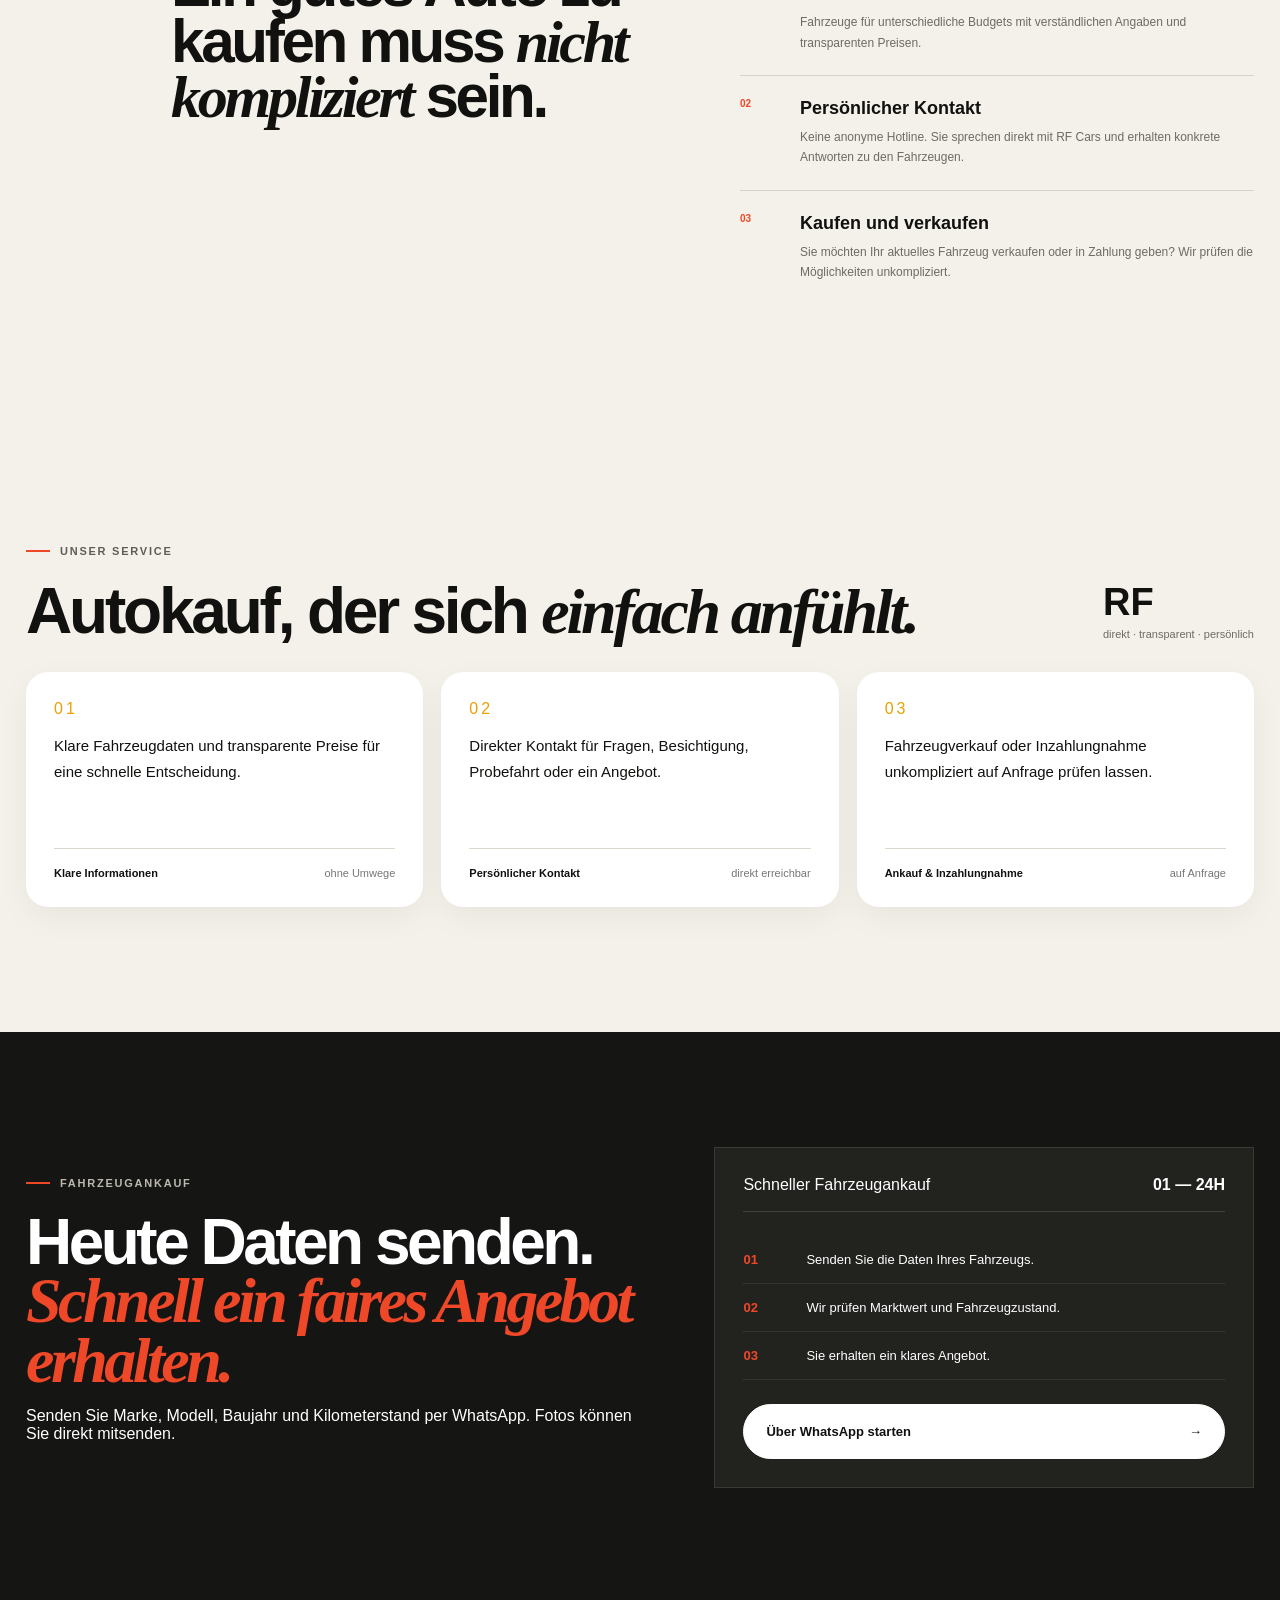
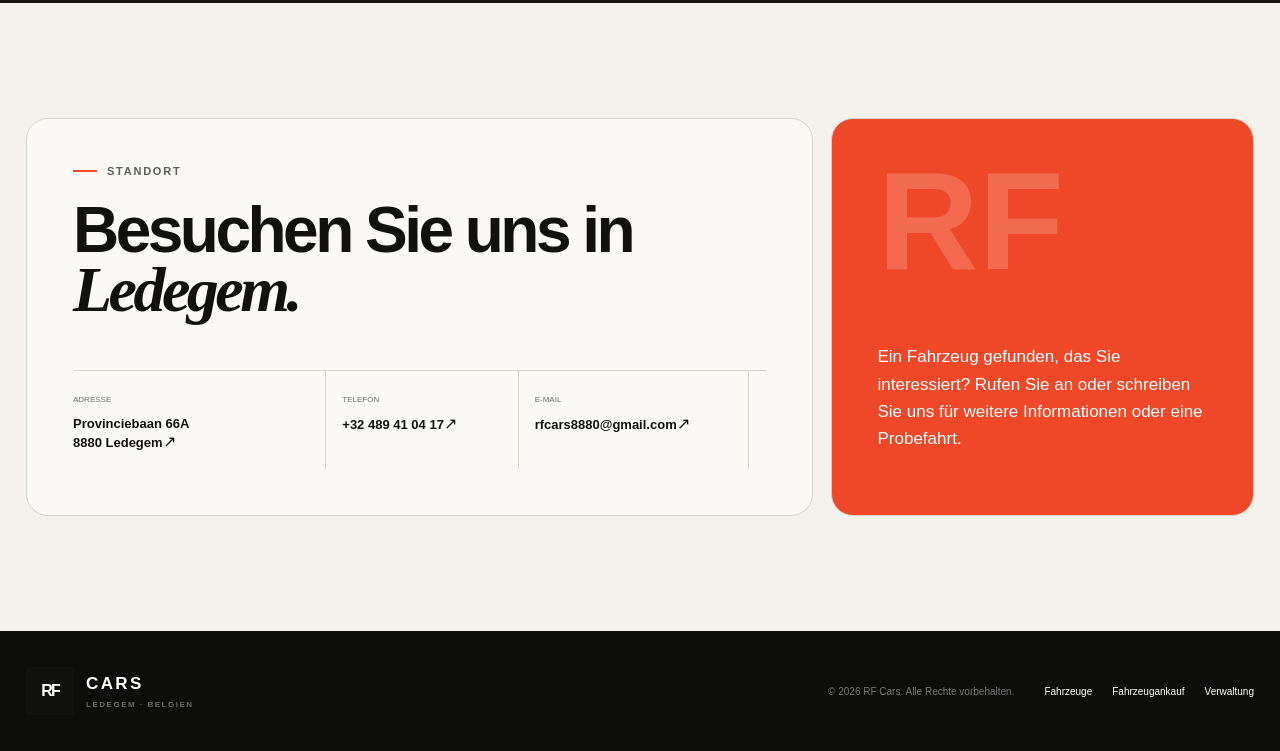
==== commit 9c39d107: "Finish full German localization" ====
--- a/index.html
+++ b/index.html
@@ -1,11 +1,11 @@
 <!doctype html>
-<html lang="nl">
+<html lang="de">
 <head>
   <meta charset="utf-8" />
   <meta name="viewport" content="width=device-width, initial-scale=1" />
   <meta name="theme-color" content="#111111" />
-  <meta name="description" content="RF Cars in Ledegem — zorgvuldig geselecteerde tweedehandswagens, transparante service en snelle overname." />
-  <title>RF Cars | Tweedehandswagens in Ledegem</title>
+  <meta name="description" content="RF Cars in Ledegem – ausgewählte Gebrauchtwagen, transparente Informationen, persönlicher Service und schneller Fahrzeugankauf." />
+  <title>RF Cars | Gebrauchtwagen in Ledegem</title>
   <link rel="preconnect" href="https://fonts.googleapis.com">
   <link rel="preconnect" href="https://fonts.gstatic.com" crossorigin>
   <link href="https://fonts.googleapis.com/css2?family=Manrope:wght@400;500;600;700;800&family=Playfair+Display:ital,wght@1,700&display=swap" rel="stylesheet">
@@ -14,164 +14,164 @@
 </head>
 <body data-page="home">
   <header class="site-header" id="top">
-    <a class="brand" href="/" aria-label="RF Cars home">
+    <a class="brand" href="/" aria-label="RF Cars Startseite">
       <span class="brand-mark">RF</span>
-      <span class="brand-copy">CARS<small>LEDEGEM · BELGIË</small></span>
+      <span class="brand-copy">CARS<small>LEDEGEM · BELGIEN</small></span>
     </a>
-    <nav class="desktop-nav" aria-label="Hoofdnavigatie">
-      <a href="#aanbod">Aanbod</a>
-      <a href="#waarom">Waarom RF Cars</a>
-      <a href="#overname">Overname</a>
-      <a href="#contact">Contact</a>
+    <nav class="desktop-nav" aria-label="Hauptnavigation">
+      <a href="#aanbod">Fahrzeuge</a>
+      <a href="#waarom">Warum RF Cars</a>
+      <a href="#overname">Fahrzeugankauf</a>
+      <a href="#contact">Kontakt</a>
     </nav>
-    <a class="header-cta" href="tel:+32489410417">Bel ons <span>↗</span></a>
-    <a class="menu-button" href="#mobile-menu" aria-label="Menu openen">☰</a>
+    <a class="header-cta" href="tel:+32489410417">Anrufen <span>↗</span></a>
+    <a class="menu-button" href="#mobile-menu" aria-label="Menü öffnen">☰</a>
   </header>
 
-  <nav class="mobile-drawer" id="mobile-menu" aria-label="Mobiele navigatie">
-    <a class="mobile-drawer-close" href="#top" aria-label="Menu sluiten">×</a>
-    <a href="#aanbod"><span>01</span>Aanbod</a>
-    <a href="#waarom"><span>02</span>Waarom RF Cars</a>
-    <a href="#overname"><span>03</span>Overname</a>
-    <a href="#contact"><span>04</span>Contact</a>
-    <a class="mobile-drawer-call" href="tel:+32489410417">Bel ons <b>↗</b></a>
+  <nav class="mobile-drawer" id="mobile-menu" aria-label="Mobile Navigation">
+    <a class="mobile-drawer-close" href="#top" aria-label="Menü schließen">×</a>
+    <a href="#aanbod"><span>01</span>Fahrzeuge</a>
+    <a href="#waarom"><span>02</span>Warum RF Cars</a>
+    <a href="#overname"><span>03</span>Fahrzeugankauf</a>
+    <a href="#contact"><span>04</span>Kontakt</a>
+    <a class="mobile-drawer-call" href="tel:+32489410417">Jetzt anrufen <b>↗</b></a>
   </nav>
 
   <main>
     <section class="hero shell">
       <div class="hero-copy">
-        <p class="eyebrow"><span></span> Betrouwbare occasies · direct beschikbaar</p>
-        <h1>Uw volgende wagen.<br><em>Zonder twijfel.</em></h1>
-        <p class="hero-intro">Geen eindeloos zoeken. Bij RF Cars vindt u een sterke selectie wagens voor elk budget, met heldere informatie en persoonlijke service.</p>
+        <p class="eyebrow"><span></span> Ausgewählte Gebrauchtwagen · direkt verfügbar</p>
+        <h1>Ihr nächstes Auto.<br><em>Ohne Kompromisse.</em></h1>
+        <p class="hero-intro">Keine endlose Suche. Bei RF Cars finden Sie eine sorgfältig ausgewählte Fahrzeugauswahl für unterschiedliche Budgets – mit klaren Informationen und persönlichem Service.</p>
         <div class="hero-actions">
-          <a class="btn btn-dark" href="#aanbod">Bekijk het aanbod <span>→</span></a>
-          <a class="btn btn-ghost" href="#overname">Verkoop uw wagen</a>
+          <a class="btn btn-dark" href="#aanbod">Fahrzeuge ansehen <span>→</span></a>
+          <a class="btn btn-ghost" href="#overname">Fahrzeug verkaufen</a>
         </div>
         <div class="hero-trust">
-          <div><strong>15+</strong><span>jaar ervaring</span></div>
-          <div><strong>€1K–30K</strong><span>voor elk budget</span></div>
-          <div><strong>BE + export</strong><span>particulier & handelaar</span></div>
+          <div><strong>Direkt</strong><span>persönlicher Kontakt</span></div>
+          <div><strong>Transparent</strong><span>klare Fahrzeugdaten</span></div>
+          <div><strong>Flexibel</strong><span>Ankauf & Inzahlungnahme</span></div>
         </div>
       </div>
 
       <div class="hero-visual" id="heroCar">
         <div class="hero-photo placeholder-photo"><span>RF</span></div>
         <div class="hero-car-meta">
-          <div><span>Nieuwe binnenkomer</span><strong>Bekijk onze nieuwste wagen</strong></div>
-          <a href="#aanbod" aria-label="Bekijk nieuwste wagen">↗</a>
+          <div><span>Aktuelles Highlight</span><strong>Unser neuestes Fahrzeug ansehen</strong></div>
+          <a href="#aanbod" aria-label="Aktuelles Fahrzeug ansehen">↗</a>
         </div>
       </div>
     </section>
 
     <section class="marquee" aria-hidden="true">
-      <div>SELECTED CARS <span>●</span> FAIR DEALS <span>●</span> PERSONAL SERVICE <span>●</span> RF CARS <span>●</span> SELECTED CARS <span>●</span> FAIR DEALS</div>
+      <div>AUSGEWÄHLTE FAHRZEUGE <span>●</span> FAIRE ANGEBOTE <span>●</span> PERSÖNLICHER SERVICE <span>●</span> RF CARS <span>●</span> AUSGEWÄHLTE FAHRZEUGE <span>●</span> FAIRE ANGEBOTE</div>
     </section>
 
     <section class="inventory-section shell" id="aanbod">
       <div class="section-head">
         <div>
-          <p class="eyebrow"><span></span> Actuele voorraad</p>
-          <h2>Vind de wagen die <em>bij u past.</em></h2>
+          <p class="eyebrow"><span></span> Aktueller Fahrzeugbestand</p>
+          <h2>Finden Sie das Auto, das <em>zu Ihnen passt.</em></h2>
         </div>
-        <p>Ons aanbod verandert snel. Elke beschikbare wagen staat hier met de belangrijkste informatie op één plek.</p>
+        <p>Unser Bestand ändert sich regelmäßig. Jedes verfügbare Fahrzeug finden Sie hier mit den wichtigsten Informationen auf einen Blick.</p>
       </div>
 
       <div class="filter-bar">
         <label>
-          <span>Zoeken</span>
-          <input id="searchCars" type="search" placeholder="Merk of model" />
+          <span>Suche</span>
+          <input id="searchCars" type="search" placeholder="Marke oder Modell" />
         </label>
         <label>
-          <span>Transmissie</span>
+          <span>Getriebe</span>
           <select id="filterTransmission">
             <option value="">Alle</option>
-            <option value="Automaat">Automaat</option>
-            <option value="Manueel">Manueel</option>
+            <option value="Automatik">Automatik</option>
+            <option value="Schaltgetriebe">Schaltgetriebe</option>
           </select>
         </label>
         <label>
           <span>Status</span>
           <select id="filterStatus">
-            <option value="available">Beschikbaar</option>
-            <option value="">Alles</option>
-            <option value="sold">Verkocht</option>
+            <option value="available">Verfügbar</option>
+            <option value="">Alle</option>
+            <option value="sold">Verkauft</option>
           </select>
         </label>
-        <button class="filter-clear" id="clearFilters" type="button">Reset</button>
+        <button class="filter-clear" id="clearFilters" type="button">Zurücksetzen</button>
       </div>
 
       <div class="inventory-grid" id="inventoryGrid" aria-live="polite">
-        <div class="loading-card">Voorraad laden…</div>
+        <div class="loading-card">Fahrzeuge werden geladen…</div>
       </div>
       <div class="empty-state" id="emptyState" hidden>
-        <strong>Geen wagens gevonden.</strong>
-        <span>Pas uw filters aan of neem contact met ons op — misschien is uw volgende wagen al onderweg.</span>
+        <strong>Keine Fahrzeuge gefunden.</strong>
+        <span>Passen Sie die Filter an oder kontaktieren Sie uns – vielleicht ist Ihr nächstes Fahrzeug bereits unterwegs.</span>
       </div>
     </section>
 
     <section class="statement shell" id="waarom">
       <div class="statement-number">01</div>
       <div>
-        <p class="eyebrow"><span></span> Waarom RF Cars</p>
-        <h2>Een goede auto kopen hoeft <em>niet ingewikkeld</em> te zijn.</h2>
+        <p class="eyebrow"><span></span> Warum RF Cars</p>
+        <h2>Ein gutes Auto zu kaufen muss <em>nicht kompliziert</em> sein.</h2>
       </div>
       <div class="statement-list">
-        <article><span>01</span><div><h3>Eerlijke selectie</h3><p>Wagens voor verschillende budgetten, met duidelijke specificaties en transparante prijzen.</p></div></article>
-        <article><span>02</span><div><h3>Persoonlijk contact</h3><p>Geen callcenter. U spreekt rechtstreeks met mensen die de wagens en de markt kennen.</p></div></article>
-        <article><span>03</span><div><h3>Kopen én verkopen</h3><p>Uw huidige wagen overnemen? Wij maken een helder voorstel en regelen het zonder onnodig gedoe.</p></div></article>
+        <article><span>01</span><div><h3>Klare Auswahl</h3><p>Fahrzeuge für unterschiedliche Budgets mit verständlichen Angaben und transparenten Preisen.</p></div></article>
+        <article><span>02</span><div><h3>Persönlicher Kontakt</h3><p>Keine anonyme Hotline. Sie sprechen direkt mit RF Cars und erhalten konkrete Antworten zu den Fahrzeugen.</p></div></article>
+        <article><span>03</span><div><h3>Kaufen und verkaufen</h3><p>Sie möchten Ihr aktuelles Fahrzeug verkaufen oder in Zahlung geben? Wir prüfen die Möglichkeiten unkompliziert.</p></div></article>
       </div>
     </section>
 
     <section class="sell-section" id="overname">
       <div class="shell sell-layout">
         <div>
-          <p class="eyebrow light"><span></span> Uw wagen verkopen</p>
-          <h2>Vandaag gegevens sturen.<br><em>Snel een eerlijk bod.</em></h2>
-          <p>Stuur merk, model, bouwjaar en kilometerstand via WhatsApp. Foto’s kunt u meteen meesturen.</p>
+          <p class="eyebrow light"><span></span> Fahrzeugankauf</p>
+          <h2>Heute Daten senden.<br><em>Schnell ein faires Angebot erhalten.</em></h2>
+          <p>Senden Sie Marke, Modell, Baujahr und Kilometerstand per WhatsApp. Fotos können Sie direkt mitsenden.</p>
         </div>
         <div class="sell-card">
-          <div class="sell-card-top"><span>Snelle overname</span><strong>01 — 24H</strong></div>
+          <div class="sell-card-top"><span>Schneller Fahrzeugankauf</span><strong>01 — 24H</strong></div>
           <ol>
-            <li><b>01</b><span>Stuur de gegevens van uw wagen.</span></li>
-            <li><b>02</b><span>Wij bekijken marktwaarde en staat.</span></li>
-            <li><b>03</b><span>U ontvangt een helder voorstel.</span></li>
+            <li><b>01</b><span>Senden Sie die Daten Ihres Fahrzeugs.</span></li>
+            <li><b>02</b><span>Wir prüfen Marktwert und Fahrzeugzustand.</span></li>
+            <li><b>03</b><span>Sie erhalten ein klares Angebot.</span></li>
           </ol>
-          <a class="btn btn-light" href="https://wa.me/32489410417?text=Hallo%20RF%20Cars%2C%20ik%20wil%20graag%20mijn%20wagen%20verkopen." target="_blank" rel="noopener">Start via WhatsApp <span>→</span></a>
+          <a class="btn btn-light" href="https://wa.me/32489410417?text=Hallo%20RF%20Cars%2C%20ich%20m%C3%B6chte%20mein%20Fahrzeug%20verkaufen." target="_blank" rel="noopener">Über WhatsApp starten <span>→</span></a>
         </div>
       </div>
     </section>
 
     <section class="contact-section shell" id="contact">
       <div class="contact-card">
-        <p class="eyebrow"><span></span> Showroom</p>
-        <h2>Kom langs in <em>Ledegem.</em></h2>
+        <p class="eyebrow"><span></span> Standort</p>
+        <h2>Besuchen Sie uns in <em>Ledegem.</em></h2>
         <div class="contact-grid">
-          <a href="https://maps.google.com/?q=Provinciebaan+66A,+8880+Ledegem" target="_blank" rel="noopener"><small>Adres</small><strong>Provinciebaan 66A<br>8880 Ledegem</strong><span>↗</span></a>
-          <a href="tel:+32489410417"><small>Telefoon</small><strong>+32 489 41 04 17</strong><span>↗</span></a>
-          <a href="mailto:rfcars8880@gmail.com"><small>E-mail</small><strong>rfcars8880@gmail.com</strong><span>↗</span></a>
+          <a href="https://maps.google.com/?q=Provinciebaan+66A,+8880+Ledegem" target="_blank" rel="noopener"><small>Adresse</small><strong>Provinciebaan 66A<br>8880 Ledegem</strong><span>↗</span></a>
+          <a href="tel:+32489410417"><small>Telefon</small><strong>+32 489 41 04 17</strong><span>↗</span></a>
+          <a href="mailto:rfcars8880@gmail.com"><small>E-Mail</small><strong>rfcars8880@gmail.com</strong><span>↗</span></a>
         </div>
       </div>
       <div class="contact-aside">
         <span class="rf-giant">RF</span>
-        <p>Een wagen gezien die u aanspreekt? Bel of stuur een bericht voor meer info of een testrit.</p>
+        <p>Ein Fahrzeug gefunden, das Sie interessiert? Rufen Sie an oder schreiben Sie uns für weitere Informationen oder eine Probefahrt.</p>
       </div>
     </section>
   </main>
 
   <footer class="site-footer">
     <div class="shell footer-inner">
-      <a class="brand footer-brand" href="#top"><span class="brand-mark">RF</span><span class="brand-copy">CARS<small>LEDEGEM · BELGIË</small></span></a>
-      <p>© <span id="year"></span> RF Cars. Alle rechten voorbehouden.</p>
-      <div><a href="#aanbod">Aanbod</a><a href="#overname">Overname</a><a href="/admin">Beheer</a></div>
+      <a class="brand footer-brand" href="#top"><span class="brand-mark">RF</span><span class="brand-copy">CARS<small>LEDEGEM · BELGIEN</small></span></a>
+      <p>© <span id="year"></span> RF Cars. Alle Rechte vorbehalten.</p>
+      <div><a href="#aanbod">Fahrzeuge</a><a href="#overname">Fahrzeugankauf</a><a href="/admin">Verwaltung</a></div>
     </div>
   </footer>
 
   <div class="mobile-bar">
-    <a href="tel:+32489410417">Bel</a>
+    <a href="tel:+32489410417">Anrufen</a>
     <a href="https://wa.me/32489410417" target="_blank" rel="noopener">WhatsApp</a>
-    <a href="#aanbod">Aanbod</a>
+    <a href="#aanbod">Fahrzeuge</a>
   </div>
 
   <script src="/assets/app.js" defer></script>
 </body>
-</html>+</html>
